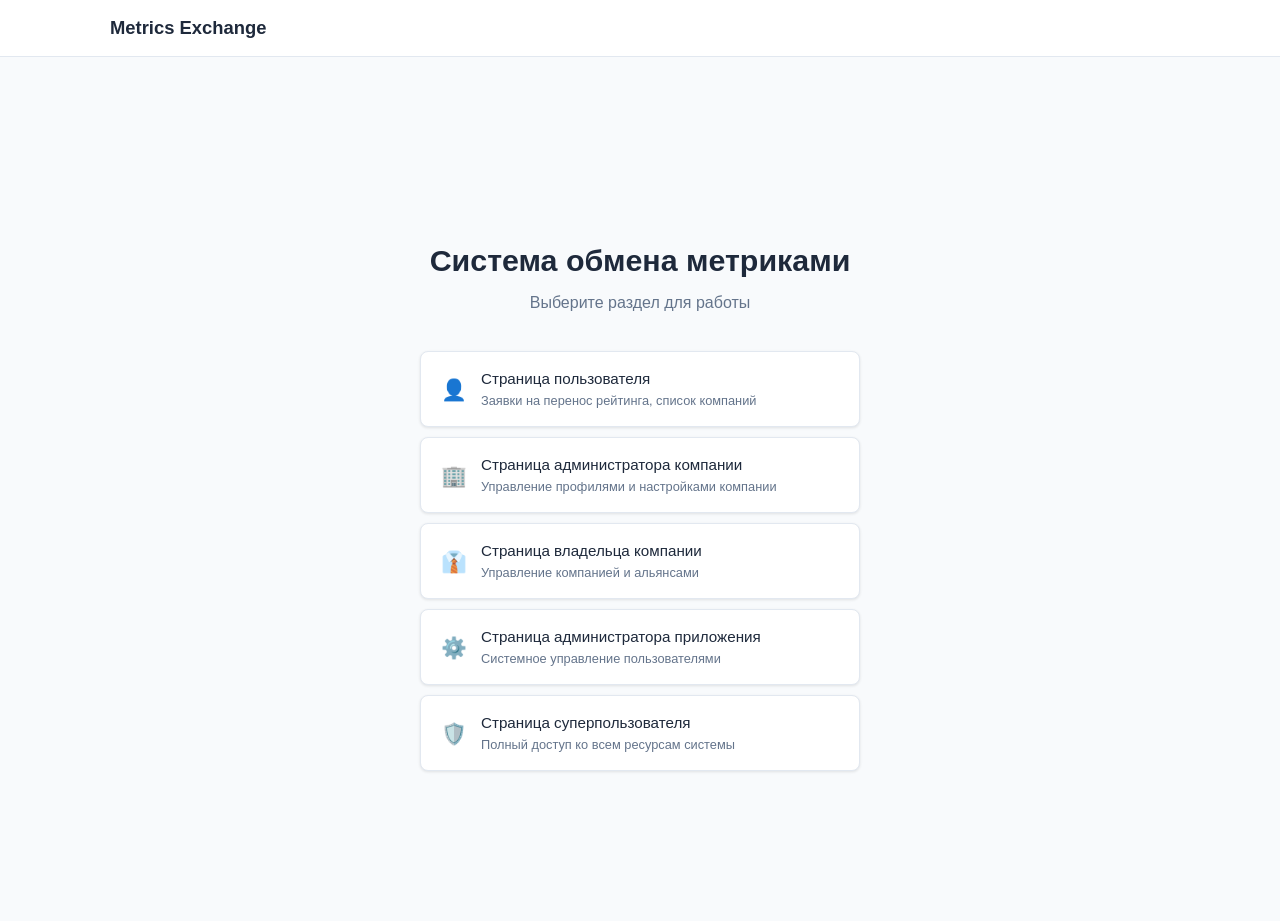
==== frontend/index.html @ 29710b74 "Перенос backend в поддиректорию. Добавляет одну страницу frontend в виде статических страниц" ====
<!DOCTYPE html>
<html lang="ru">
<head>
  <meta charset="UTF-8" />
  <meta name="viewport" content="width=device-width, initial-scale=1.0" />
  <title>Metrics Exchange</title>
  <link rel="stylesheet" href="css/style.css" />
</head>
<body>

  <header class="page-header">
    <div class="container">
      <span class="page-title">Metrics Exchange</span>
    </div>
  </header>

  <main class="home-page">
    <h1 class="home-title">Система обмена метриками</h1>
    <p class="home-subtitle">Выберите раздел для работы</p>

    <nav class="nav-buttons">

      <a href="pages/user.html" class="nav-btn">
        <span class="nav-btn-icon">👤</span>
        <span>
          Страница пользователя
          <div class="nav-btn-desc">Заявки на перенос рейтинга, список компаний</div>
        </span>
      </a>

      <a href="pages/company-admin.html" class="nav-btn">
        <span class="nav-btn-icon">🏢</span>
        <span>
          Страница администратора компании
          <div class="nav-btn-desc">Управление профилями и настройками компании</div>
        </span>
      </a>

      <a href="pages/company-owner.html" class="nav-btn">
        <span class="nav-btn-icon">👔</span>
        <span>
          Страница владельца компании
          <div class="nav-btn-desc">Управление компанией и альянсами</div>
        </span>
      </a>

      <a href="pages/app-admin.html" class="nav-btn">
        <span class="nav-btn-icon">⚙️</span>
        <span>
          Страница администратора приложения
          <div class="nav-btn-desc">Системное управление пользователями</div>
        </span>
      </a>

      <a href="pages/superuser.html" class="nav-btn">
        <span class="nav-btn-icon">🛡️</span>
        <span>
          Страница суперпользователя
          <div class="nav-btn-desc">Полный доступ ко всем ресурсам системы</div>
        </span>
      </a>

    </nav>
  </main>

</body>
</html>
---- frontend/css/style.css ----
/* ============================================================
   Metrics Exchange — Global Styles
   ============================================================ */

:root {
  --primary:       #2563eb;
  --primary-dark:  #1d4ed8;
  --primary-light: #dbeafe;
  --danger:        #dc2626;
  --success:       #16a34a;
  --bg:            #f8fafc;
  --surface:       #ffffff;
  --border:        #e2e8f0;
  --text:          #1e293b;
  --text-muted:    #64748b;
  --radius:        8px;
  --shadow:        0 1px 3px rgba(0, 0, 0, 0.1);
}

/* ---- Reset ---- */
*, *::before, *::after { box-sizing: border-box; margin: 0; padding: 0; }

body {
  font-family: -apple-system, BlinkMacSystemFont, 'Segoe UI', Roboto, 'Helvetica Neue', sans-serif;
  background: var(--bg);
  color: var(--text);
  line-height: 1.5;
  min-height: 100vh;
}

/* ---- Layout ---- */
.container {
  max-width: 1100px;
  margin: 0 auto;
  padding: 0 20px;
}

/* ---- Page Header ---- */
.page-header {
  background: var(--surface);
  border-bottom: 1px solid var(--border);
  padding: 14px 0;
  margin-bottom: 32px;
  position: sticky;
  top: 0;
  z-index: 50;
}

.page-header .container {
  display: flex;
  align-items: center;
  gap: 14px;
}

.page-title {
  font-size: 1.15rem;
  font-weight: 600;
  color: var(--text);
}

/* ---- Buttons ---- */
.btn {
  display: inline-flex;
  align-items: center;
  gap: 6px;
  padding: 9px 18px;
  border: none;
  border-radius: var(--radius);
  font-size: 0.875rem;
  font-weight: 500;
  cursor: pointer;
  transition: background 0.15s, opacity 0.15s, transform 0.1s;
  text-decoration: none;
  white-space: nowrap;
}

.btn:disabled { opacity: 0.55; cursor: not-allowed; }
.btn:not(:disabled):active { transform: scale(0.97); }

.btn-primary        { background: var(--primary);  color: #fff; }
.btn-primary:not(:disabled):hover  { background: var(--primary-dark); }

.btn-secondary      { background: var(--border);   color: var(--text); }
.btn-secondary:not(:disabled):hover { background: #cbd5e1; }

.btn-ghost          { background: transparent; color: var(--primary); padding: 7px 12px; }
.btn-ghost:hover    { background: var(--primary-light); }

.btn-sm  { padding: 5px 13px; font-size: 0.8rem; }

/* ---- Home Page ---- */
.home-page {
  display: flex;
  flex-direction: column;
  align-items: center;
  justify-content: center;
  min-height: calc(100vh - 68px);
  padding: 32px 20px;
}

.home-title {
  font-size: 1.9rem;
  font-weight: 700;
  text-align: center;
  margin-bottom: 8px;
}

.home-subtitle {
  color: var(--text-muted);
  margin-bottom: 36px;
  font-size: 1rem;
}

.nav-buttons {
  display: flex;
  flex-direction: column;
  gap: 10px;
  width: 100%;
  max-width: 440px;
}

.nav-btn {
  display: flex;
  align-items: center;
  gap: 14px;
  padding: 16px 20px;
  background: var(--surface);
  border: 1px solid var(--border);
  border-radius: var(--radius);
  text-decoration: none;
  color: var(--text);
  font-size: 0.95rem;
  font-weight: 500;
  cursor: pointer;
  transition: border-color 0.15s, box-shadow 0.15s, background 0.15s;
  box-shadow: var(--shadow);
}

.nav-btn:hover {
  border-color: var(--primary);
  box-shadow: 0 0 0 3px var(--primary-light), var(--shadow);
  background: #fafcff;
}

.nav-btn-icon { font-size: 1.3rem; flex-shrink: 0; }
.nav-btn-desc { font-size: 0.8rem; color: var(--text-muted); font-weight: 400; }

/* ---- Coming soon ---- */
.coming-soon {
  display: flex;
  flex-direction: column;
  align-items: center;
  justify-content: center;
  min-height: calc(100vh - 120px);
  gap: 12px;
  color: var(--text-muted);
}
.coming-soon-icon { font-size: 4rem; }
.coming-soon h2   { font-size: 1.4rem; color: var(--text); }

/* ---- Tabs ---- */
.tabs {
  display: flex;
  border-bottom: 2px solid var(--border);
  margin-bottom: 24px;
  gap: 0;
  overflow-x: auto;
}

.tab-btn {
  padding: 10px 20px;
  background: transparent;
  border: none;
  border-bottom: 2px solid transparent;
  margin-bottom: -2px;
  cursor: pointer;
  font-size: 0.9rem;
  color: var(--text-muted);
  transition: color 0.15s, border-color 0.15s;
  white-space: nowrap;
  font-weight: 500;
}

.tab-btn.active {
  color: var(--primary);
  border-bottom-color: var(--primary);
}

.tab-panel         { display: none; }
.tab-panel.active  { display: block; }

/* ---- Card ---- */
.card {
  background: var(--surface);
  border: 1px solid var(--border);
  border-radius: var(--radius);
  padding: 24px;
  margin-bottom: 20px;
  box-shadow: var(--shadow);
}

.card-title {
  font-size: 1.05rem;
  font-weight: 600;
  margin-bottom: 20px;
  color: var(--text);
}

/* ---- Forms ---- */
.form-grid {
  display: grid;
  grid-template-columns: 1fr 1fr;
  gap: 16px;
}

@media (max-width: 640px) {
  .form-grid { grid-template-columns: 1fr; }
}

.form-group           { display: flex; flex-direction: column; gap: 5px; }
.form-group.full-width { grid-column: 1 / -1; }

.form-label {
  font-size: 0.82rem;
  font-weight: 600;
  color: var(--text);
  letter-spacing: 0.01em;
}

.form-control {
  padding: 9px 12px;
  border: 1px solid var(--border);
  border-radius: var(--radius);
  font-size: 0.875rem;
  color: var(--text);
  background: var(--surface);
  width: 100%;
  transition: border-color 0.15s, box-shadow 0.15s;
  font-family: inherit;
}

.form-control:focus {
  outline: none;
  border-color: var(--primary);
  box-shadow: 0 0 0 3px var(--primary-light);
}

select.form-control   { cursor: pointer; }
textarea.form-control { resize: vertical; min-height: 80px; }

.form-actions {
  margin-top: 20px;
  display: flex;
  align-items: center;
  gap: 14px;
  flex-wrap: wrap;
}

/* ---- Alerts ---- */
.alert {
  padding: 10px 16px;
  border-radius: var(--radius);
  font-size: 0.875rem;
}

.alert-success { background: #f0fdf4; color: #166534; border: 1px solid #bbf7d0; }
.alert-error   { background: #fef2f2; color: #991b1b; border: 1px solid #fecaca; }

/* ---- Toolbar ---- */
.toolbar {
  display: flex;
  align-items: center;
  gap: 10px;
  flex-wrap: wrap;
  margin-bottom: 16px;
}

.toolbar-spacer { flex: 1; min-width: 8px; }

/* ---- Table ---- */
.table-wrapper { overflow-x: auto; border-radius: var(--radius); border: 1px solid var(--border); }

table {
  width: 100%;
  border-collapse: collapse;
  font-size: 0.875rem;
}

thead tr { background: #f8fafc; }

th {
  padding: 10px 14px;
  text-align: left;
  font-weight: 600;
  font-size: 0.75rem;
  text-transform: uppercase;
  letter-spacing: 0.04em;
  color: var(--text-muted);
  border-bottom: 1px solid var(--border);
  white-space: nowrap;
}

td {
  padding: 11px 14px;
  border-bottom: 1px solid var(--border);
  color: var(--text);
  vertical-align: middle;
}

tbody tr:last-child td { border-bottom: none; }
tbody tr.clickable { cursor: pointer; }
tbody tr.clickable:hover td { background: #f0f7ff; }

/* ---- Badges ---- */
.badge {
  display: inline-block;
  padding: 2px 10px;
  border-radius: 999px;
  font-size: 0.72rem;
  font-weight: 700;
  letter-spacing: 0.02em;
  white-space: nowrap;
}

.badge-accept  { background: #f0fdf4; color: #166534; }
.badge-reject  { background: #fef2f2; color: #991b1b; }
.badge-process { background: #eff6ff; color: #1d4ed8; }
.badge-default { background: #f1f5f9; color: #475569; }

/* ---- Pagination ---- */
.pagination {
  display: flex;
  align-items: center;
  justify-content: center;
  gap: 10px;
  margin-top: 20px;
  flex-wrap: wrap;
}

.page-info {
  font-size: 0.82rem;
  color: var(--text-muted);
  min-width: 120px;
  text-align: center;
}

/* ---- Modal ---- */
.modal-overlay {
  display: none;
  position: fixed;
  inset: 0;
  background: rgba(0, 0, 0, 0.45);
  z-index: 200;
  align-items: center;
  justify-content: center;
  padding: 20px;
}

.modal-overlay.open { display: flex; }

.modal {
  background: var(--surface);
  border-radius: 12px;
  padding: 28px;
  max-width: 620px;
  width: 100%;
  max-height: 85vh;
  overflow-y: auto;
  box-shadow: 0 20px 60px rgba(0, 0, 0, 0.2);
  animation: modalIn 0.18s ease;
}

@keyframes modalIn {
  from { transform: scale(0.95); opacity: 0; }
  to   { transform: scale(1);    opacity: 1; }
}

.modal-header {
  display: flex;
  align-items: center;
  justify-content: space-between;
  margin-bottom: 20px;
  padding-bottom: 14px;
  border-bottom: 1px solid var(--border);
}

.modal-title { font-size: 1.05rem; font-weight: 600; }

.modal-close {
  background: transparent;
  border: none;
  cursor: pointer;
  font-size: 1.6rem;
  color: var(--text-muted);
  line-height: 1;
  padding: 2px 6px;
  border-radius: 4px;
  transition: background 0.15s;
}

.modal-close:hover { background: var(--border); }

/* ---- Detail Grid ---- */
.detail-grid {
  display: grid;
  grid-template-columns: 1fr 1fr;
  gap: 16px 24px;
}

@media (max-width: 480px) {
  .detail-grid { grid-template-columns: 1fr; }
}

.detail-item {}

.detail-label {
  font-size: 0.72rem;
  font-weight: 700;
  color: var(--text-muted);
  text-transform: uppercase;
  letter-spacing: 0.05em;
  margin-bottom: 4px;
}

.detail-value {
  font-size: 0.9rem;
  color: var(--text);
  word-break: break-word;
}

.detail-item.span-2 { grid-column: 1 / -1; }

/* ---- Empty State ---- */
.empty-state {
  text-align: center;
  padding: 52px 20px;
  color: var(--text-muted);
}

.empty-state-icon { font-size: 3rem; margin-bottom: 12px; }
.empty-state p    { font-size: 0.9rem; }

/* ---- Loading ---- */
.loading {
  text-align: center;
  padding: 36px;
  color: var(--text-muted);
  font-size: 0.9rem;
}

.loading::before {
  content: '';
  display: inline-block;
  width: 18px;
  height: 18px;
  border: 2px solid var(--border);
  border-top-color: var(--primary);
  border-radius: 50%;
  animation: spin 0.7s linear infinite;
  margin-right: 10px;
  vertical-align: middle;
}

@keyframes spin {
  to { transform: rotate(360deg); }
}

/* ---- Divider ---- */
.divider {
  border: none;
  border-top: 1px solid var(--border);
  margin: 20px 0;
}

/* ---- Hint text ---- */
.hint {
  font-size: 0.8rem;
  color: var(--text-muted);
  margin-top: 8px;
}
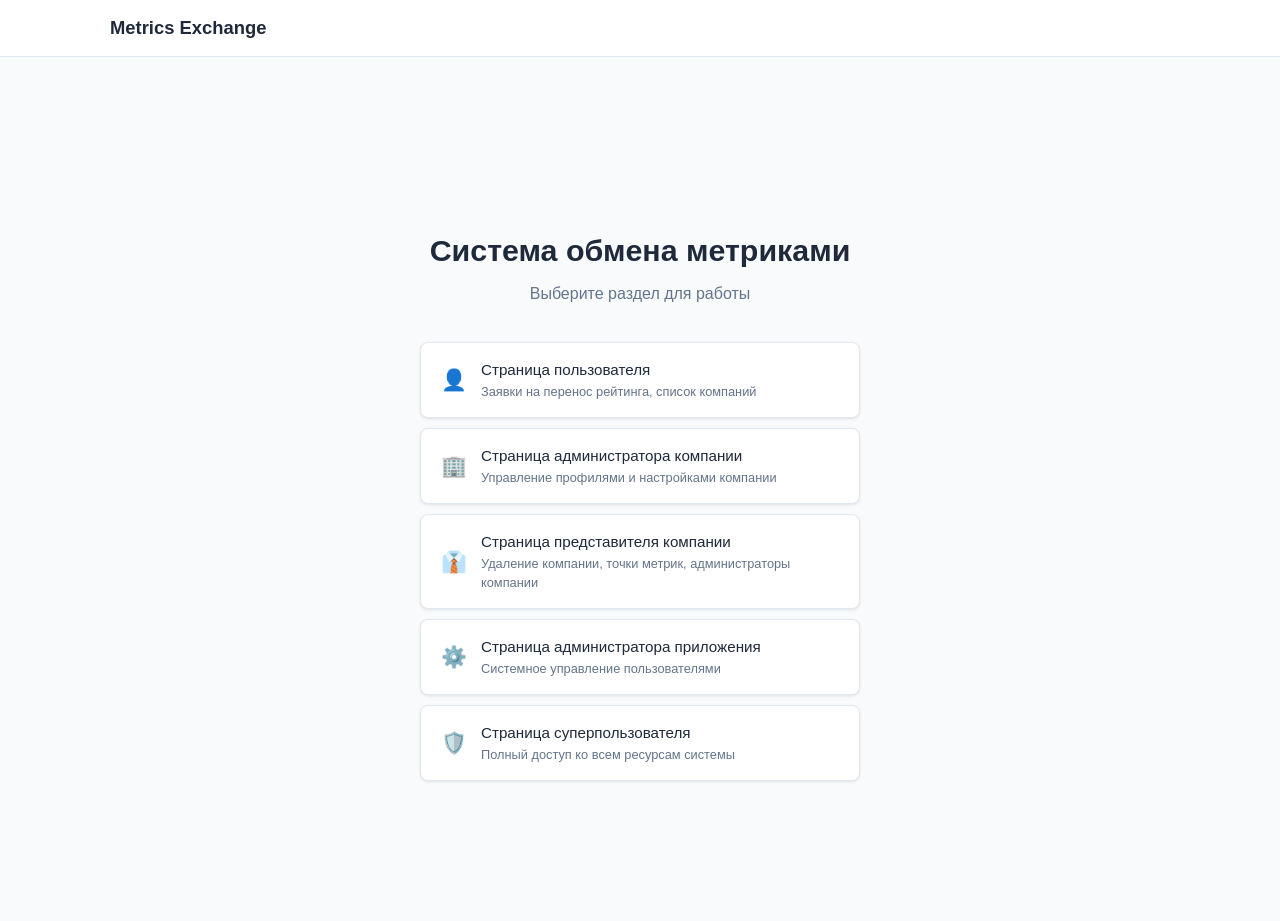
==== commit 07081bcd: "Добавляет панель представителя компании. Отлаживает панели пользователя и суперпользователя" ====
--- a/frontend/index.html
+++ b/frontend/index.html
@@ -39,8 +39,8 @@
       <a href="pages/company-owner.html" class="nav-btn">
         <span class="nav-btn-icon">👔</span>
         <span>
-          Страница владельца компании
-          <div class="nav-btn-desc">Управление компанией и альянсами</div>
+          Страница представителя компании
+          <div class="nav-btn-desc">Удаление компании, точки метрик, администраторы компании</div>
         </span>
       </a>
 
--- a/frontend/css/style.css
+++ b/frontend/css/style.css
@@ -86,7 +86,23 @@
 .btn-ghost          { background: transparent; color: var(--primary); padding: 7px 12px; }
 .btn-ghost:hover    { background: var(--primary-light); }
 
+.btn-danger         { background: var(--danger);  color: #fff; }
+.btn-danger:not(:disabled):hover  { background: #b91c1c; }
+
 .btn-sm  { padding: 5px 13px; font-size: 0.8rem; }
+
+/* Иконка-кнопка удаления (корзина) в строках таблицы */
+.btn-trash {
+  background: transparent;
+  color: var(--danger);
+  border: none;
+  cursor: pointer;
+  font-size: 1rem;
+  line-height: 1;
+  padding: 5px 8px;
+  border-radius: 6px;
+}
+.btn-trash:hover { background: #fef2f2; }
 
 /* ---- Home Page ---- */
 .home-page {
@@ -265,6 +281,36 @@
 
 .alert-success { background: #f0fdf4; color: #166534; border: 1px solid #bbf7d0; }
 .alert-error   { background: #fef2f2; color: #991b1b; border: 1px solid #fecaca; }
+.alert-warning { background: #fffbeb; color: #92400e; border: 1px solid #fde68a; }
+
+/* ---- Utility ---- */
+.hidden { display: none !important; }
+
+/* ---- Company select button (открывает модалку выбора компании) ---- */
+.company-select-btn {
+  text-align: left;
+  cursor: pointer;
+  background: #fff;
+  width: 100%;
+}
+.company-select-btn:hover { border-color: var(--primary); }
+
+/* ---- Company picker list (скроллируемый список с подгрузкой) ---- */
+.picker-list {
+  max-height: 340px;
+  overflow-y: auto;
+  border: 1px solid var(--border);
+  border-radius: var(--radius);
+  margin-top: 12px;
+}
+.picker-item {
+  padding: 10px 14px;
+  cursor: pointer;
+  border-bottom: 1px solid var(--border);
+}
+.picker-item:last-child { border-bottom: none; }
+.picker-item:hover { background: #f0f7ff; }
+.picker-item-id { color: var(--text-muted); font-size: 0.8rem; }
 
 /* ---- Toolbar ---- */
 .toolbar {
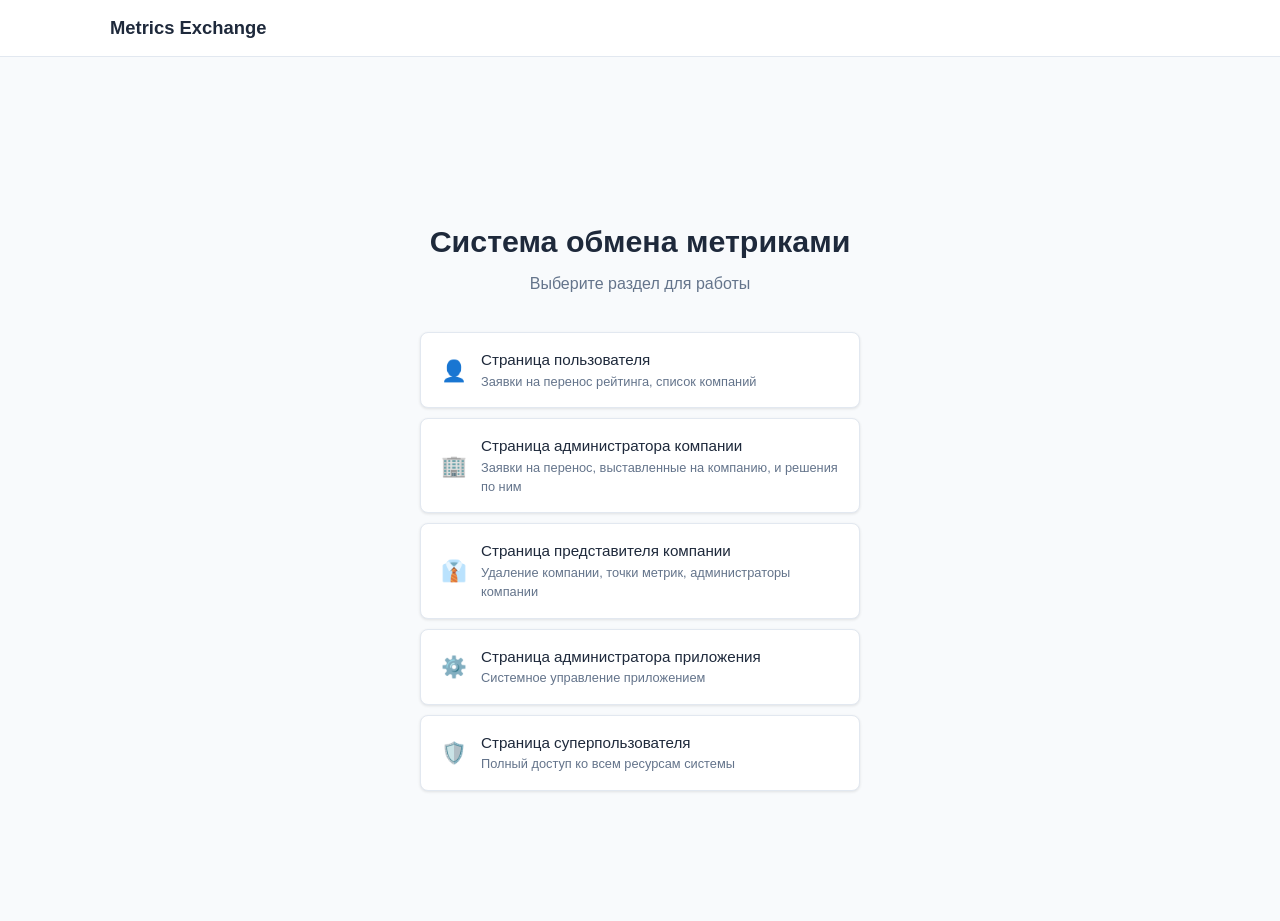
==== commit da69ab80: "Добавляет реализацию для формы администратора компании и множественные сортировки для страницы супер" ====
--- a/frontend/index.html
+++ b/frontend/index.html
@@ -32,7 +32,7 @@
         <span class="nav-btn-icon">🏢</span>
         <span>
           Страница администратора компании
-          <div class="nav-btn-desc">Управление профилями и настройками компании</div>
+          <div class="nav-btn-desc">Заявки на перенос, выставленные на компанию, и решения по ним</div>
         </span>
       </a>
 
@@ -48,7 +48,7 @@
         <span class="nav-btn-icon">⚙️</span>
         <span>
           Страница администратора приложения
-          <div class="nav-btn-desc">Системное управление пользователями</div>
+          <div class="nav-btn-desc">Системное управление приложением</div>
         </span>
       </a>
 
--- a/frontend/css/style.css
+++ b/frontend/css/style.css
@@ -286,6 +286,49 @@
 /* ---- Utility ---- */
 .hidden { display: none !important; }
 
+/* Inline-метка с чекбоксом (фильтры статусов) */
+.cb-label {
+  display: inline-flex;
+  align-items: center;
+  gap: 6px;
+  font-size: 0.875rem;
+  cursor: pointer;
+}
+
+/* Окошко предпросмотра выбранных значений (chips) */
+.chips-box {
+  display: flex;
+  flex-wrap: wrap;
+  gap: 6px;
+  margin-top: 8px;
+  min-height: 34px;
+  padding: 6px 8px;
+  border: 1px dashed var(--border);
+  border-radius: var(--radius);
+  background: #f8fafc;
+}
+.chips-empty { color: var(--text-muted); font-size: 0.8rem; align-self: center; }
+.chip {
+  display: inline-flex;
+  align-items: center;
+  gap: 4px;
+  background: var(--primary-light);
+  color: var(--primary-dark);
+  border-radius: 999px;
+  padding: 3px 4px 3px 10px;
+  font-size: 0.8rem;
+}
+.chip button {
+  border: none;
+  background: transparent;
+  cursor: pointer;
+  color: var(--primary-dark);
+  font-size: 0.95rem;
+  line-height: 1;
+  padding: 0 3px;
+}
+.chip button:hover { color: var(--danger); }
+
 /* ---- Company select button (открывает модалку выбора компании) ---- */
 .company-select-btn {
   text-align: left;
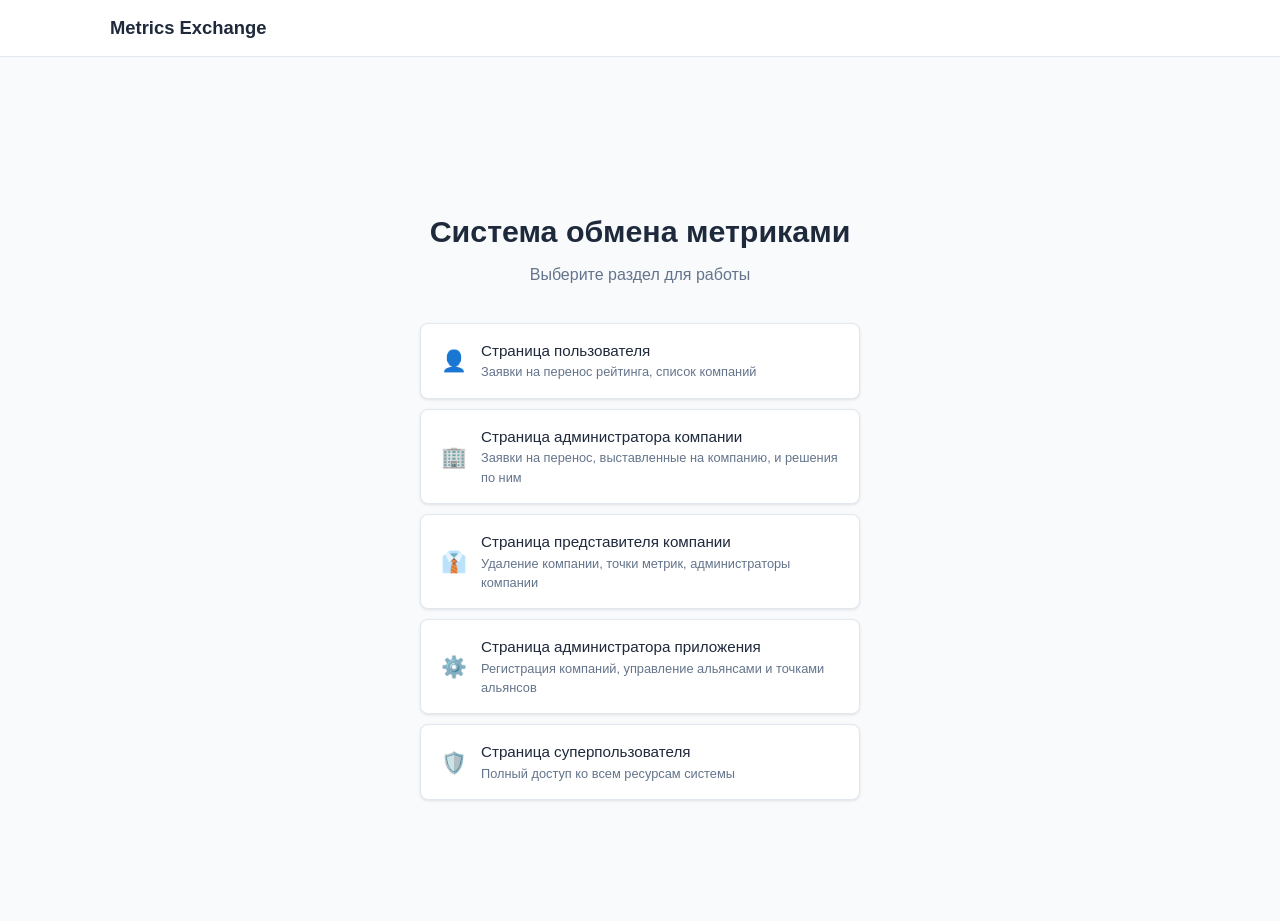
==== commit 225f723f: "Добавляет реализацию для формы администратора приложения + мелкие фиксы и добавление updateAt колонк" ====
--- a/frontend/index.html
+++ b/frontend/index.html
@@ -48,7 +48,7 @@
         <span class="nav-btn-icon">⚙️</span>
         <span>
           Страница администратора приложения
-          <div class="nav-btn-desc">Системное управление приложением</div>
+          <div class="nav-btn-desc">Регистрация компаний, управление альянсами и точками альянсов</div>
         </span>
       </a>
 
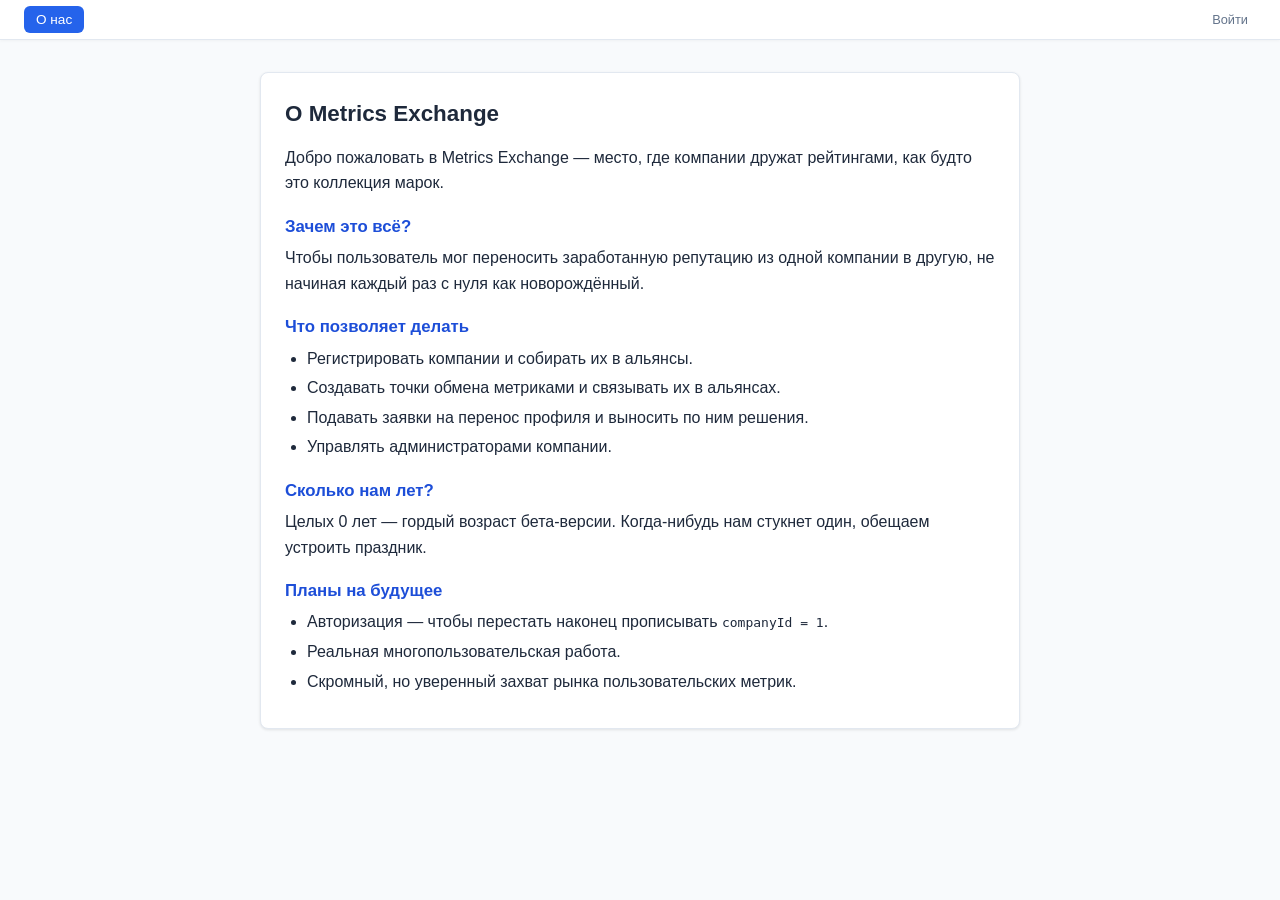
==== commit 9e79481a: "Добавляет форму логина, убирает авторизацию через http basic, устраняет часть TODO" ====
--- a/frontend/index.html
+++ b/frontend/index.html
@@ -8,60 +8,43 @@
 </head>
 <body>
 
-  <header class="page-header">
-    <div class="container">
-      <span class="page-title">Metrics Exchange</span>
+<nav class="top-nav">
+  <button class="top-nav-btn active" data-tab="about">О нас</button>
+  <!-- "Войти" или email + "Выйти" будут добавлены автоматически в auth.js -->
+</nav>
+
+<main class="container">
+  <div class="tab-panel active" id="tab-about">
+    <div class="card about-page">
+      <h2>О Metrics Exchange</h2>
+      <p>Добро пожаловать в Metrics Exchange — место, где компании дружат рейтингами, как будто это коллекция марок.</p>
+
+      <h3>Зачем это всё?</h3>
+      <p>Чтобы пользователь мог переносить заработанную репутацию из одной компании в другую, не начиная каждый раз с нуля как новорождённый.</p>
+
+      <h3>Что позволяет делать</h3>
+      <ul>
+        <li>Регистрировать компании и собирать их в альянсы.</li>
+        <li>Создавать точки обмена метриками и связывать их в альянсах.</li>
+        <li>Подавать заявки на перенос профиля и выносить по ним решения.</li>
+        <li>Управлять администраторами компании.</li>
+      </ul>
+
+      <h3>Сколько нам лет?</h3>
+      <p>Целых 0 лет — гордый возраст бета-версии. Когда-нибудь нам стукнет один, обещаем устроить праздник.</p>
+
+      <h3>Планы на будущее</h3>
+      <ul>
+        <li>Авторизация — чтобы перестать наконец прописывать <code>companyId = 1</code>.</li>
+        <li>Реальная многопользовательская работа.</li>
+        <li>Скромный, но уверенный захват рынка пользовательских метрик.</li>
+      </ul>
     </div>
-  </header>
+  </div>
+</main>
 
-  <main class="home-page">
-    <h1 class="home-title">Система обмена метриками</h1>
-    <p class="home-subtitle">Выберите раздел для работы</p>
-
-    <nav class="nav-buttons">
-
-      <a href="pages/user.html" class="nav-btn">
-        <span class="nav-btn-icon">👤</span>
-        <span>
-          Страница пользователя
-          <div class="nav-btn-desc">Заявки на перенос рейтинга, список компаний</div>
-        </span>
-      </a>
-
-      <a href="pages/company-admin.html" class="nav-btn">
-        <span class="nav-btn-icon">🏢</span>
-        <span>
-          Страница администратора компании
-          <div class="nav-btn-desc">Заявки на перенос, выставленные на компанию, и решения по ним</div>
-        </span>
-      </a>
-
-      <a href="pages/company-owner.html" class="nav-btn">
-        <span class="nav-btn-icon">👔</span>
-        <span>
-          Страница представителя компании
-          <div class="nav-btn-desc">Удаление компании, точки метрик, администраторы компании</div>
-        </span>
-      </a>
-
-      <a href="pages/app-admin.html" class="nav-btn">
-        <span class="nav-btn-icon">⚙️</span>
-        <span>
-          Страница администратора приложения
-          <div class="nav-btn-desc">Регистрация компаний, управление альянсами и точками альянсов</div>
-        </span>
-      </a>
-
-      <a href="pages/superuser.html" class="nav-btn">
-        <span class="nav-btn-icon">🛡️</span>
-        <span>
-          Страница суперпользователя
-          <div class="nav-btn-desc">Полный доступ ко всем ресурсам системы</div>
-        </span>
-      </a>
-
-    </nav>
-  </main>
+<script src="js/auth.js"></script>
+<script src="js/api.js"></script>
 
 </body>
 </html>
--- a/frontend/css/style.css
+++ b/frontend/css/style.css
@@ -174,6 +174,53 @@
 .coming-soon-icon { font-size: 4rem; }
 .coming-soon h2   { font-size: 1.4rem; color: var(--text); }
 
+/* ---- Top navigation (узкая панель сверху ролевых страниц) ---- */
+.top-nav {
+  display: flex;
+  align-items: center;
+  gap: 4px;
+  padding: 6px 24px;
+  background: #fff;
+  border-bottom: 1px solid var(--border);
+  position: sticky;
+  top: 0;
+  z-index: 50;
+  box-shadow: 0 1px 3px rgba(0,0,0,0.04);
+}
+.top-nav-btn {
+  background: transparent;
+  border: none;
+  padding: 6px 12px;
+  border-radius: 6px;
+  font-size: 0.85rem;
+  font-weight: 500;
+  cursor: pointer;
+  color: var(--text);
+  white-space: nowrap;
+  transition: background 0.12s, color 0.12s;
+}
+.top-nav-btn:hover { background: var(--primary-light); color: var(--primary-dark); }
+.top-nav-btn.active { background: var(--primary); color: #fff; }
+.top-nav-home {
+  margin-left: auto;
+  color: var(--text-muted);
+  font-size: 0.8rem;
+  text-decoration: none;
+  padding: 4px 8px;
+}
+.top-nav-home:hover { color: var(--primary); }
+
+/* Отступ от верхней панели до контента */
+.top-nav + main { padding-top: 32px; }
+
+/* ---- About page ---- */
+.about-page { max-width: 760px; margin: 0 auto; }
+.about-page h2 { font-size: 1.4rem; margin-bottom: 14px; }
+.about-page h3 { font-size: 1.05rem; margin-top: 18px; margin-bottom: 6px; color: var(--primary-dark); }
+.about-page p  { line-height: 1.6; margin-bottom: 10px; color: var(--text); }
+.about-page ul { padding-left: 22px; margin-bottom: 10px; line-height: 1.6; }
+.about-page li { margin-bottom: 4px; }
+
 /* ---- Tabs ---- */
 .tabs {
   display: flex;
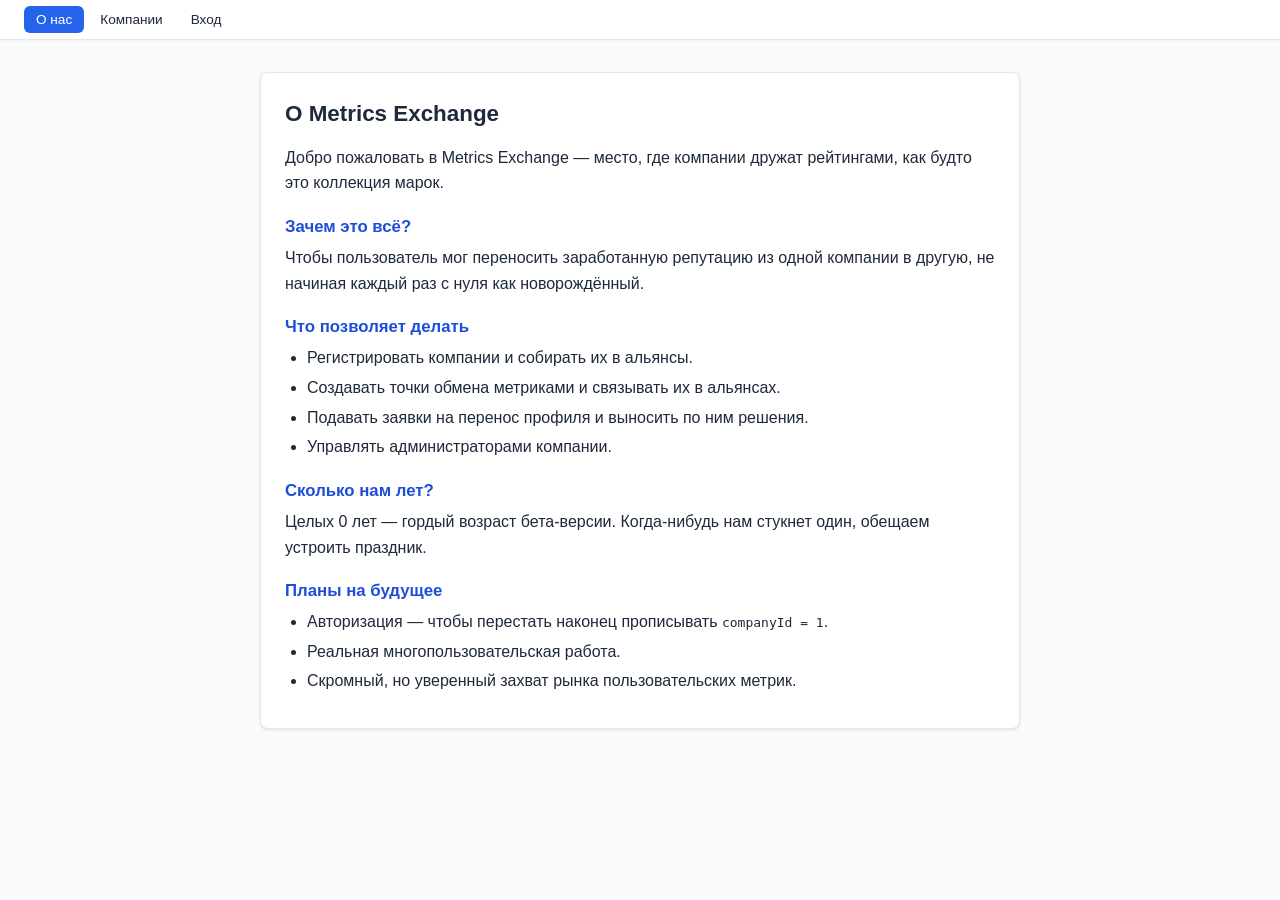
==== commit 1a962267: "Рефакторинг" ====
--- a/frontend/index.html
+++ b/frontend/index.html
@@ -10,18 +10,20 @@
 
 <nav class="top-nav">
   <button class="top-nav-btn active" data-tab="about">О нас</button>
-  <!-- "Войти" или email + "Выйти" будут добавлены автоматически в auth.js -->
+  <button class="top-nav-btn"        data-tab="companies">Компании</button>
+  <button class="top-nav-btn"        data-tab="login">Вход</button>
+  <!-- email + роль + "Выйти" дописываются автоматически из auth.js -->
 </nav>
 
 <main class="container">
+
+  <!-- О нас -->
   <div class="tab-panel active" id="tab-about">
     <div class="card about-page">
       <h2>О Metrics Exchange</h2>
       <p>Добро пожаловать в Metrics Exchange — место, где компании дружат рейтингами, как будто это коллекция марок.</p>
-
       <h3>Зачем это всё?</h3>
       <p>Чтобы пользователь мог переносить заработанную репутацию из одной компании в другую, не начиная каждый раз с нуля как новорождённый.</p>
-
       <h3>Что позволяет делать</h3>
       <ul>
         <li>Регистрировать компании и собирать их в альянсы.</li>
@@ -29,10 +31,8 @@
         <li>Подавать заявки на перенос профиля и выносить по ним решения.</li>
         <li>Управлять администраторами компании.</li>
       </ul>
-
       <h3>Сколько нам лет?</h3>
       <p>Целых 0 лет — гордый возраст бета-версии. Когда-нибудь нам стукнет один, обещаем устроить праздник.</p>
-
       <h3>Планы на будущее</h3>
       <ul>
         <li>Авторизация — чтобы перестать наконец прописывать <code>companyId = 1</code>.</li>
@@ -41,10 +41,259 @@
       </ul>
     </div>
   </div>
+
+  <!-- Компании (публично) -->
+  <div class="tab-panel" id="tab-companies">
+    <div class="card">
+      <h2 class="card-title">Компании, участвующие в системе</h2>
+      <div class="toolbar">
+        <input type="text" id="companyNameFilter" class="form-control"
+               placeholder="Поиск по названию..." style="max-width: 240px;" />
+        <input type="number" id="companyIdFilter" class="form-control"
+               placeholder="ID компании" style="max-width: 140px;" />
+        <button id="companiesSearchBtn" class="btn btn-primary btn-sm">Найти</button>
+        <button id="companiesResetBtn"  class="btn btn-secondary btn-sm">Сбросить</button>
+        <span class="toolbar-spacer"></span>
+        <span id="companiesCountInfo" class="page-info"></span>
+      </div>
+      <div id="companiesContent"><div class="loading">Загрузка...</div></div>
+      <div class="pagination" id="companiesPagination"></div>
+    </div>
+  </div>
+
+  <!-- Вход / Регистрация -->
+  <div class="tab-panel" id="tab-login">
+    <div class="card about-page" style="max-width: 440px;">
+      <h2 id="formTitle">Вход в Metrics Exchange</h2>
+
+      <form id="authForm" novalidate>
+        <div class="form-group" style="margin-bottom: 14px;">
+          <label class="form-label" for="loginUsername">Email</label>
+          <input type="email" id="loginUsername" name="username" class="form-control"
+                 autocomplete="username" required />
+        </div>
+        <div class="form-group" style="margin-bottom: 14px;">
+          <label class="form-label" for="loginPassword">Пароль</label>
+          <input type="password" id="loginPassword" name="password" class="form-control"
+                 autocomplete="current-password" required />
+        </div>
+        <div class="form-group hidden" id="confirmPasswordGroup" style="margin-bottom: 14px;">
+          <label class="form-label" for="confirmPassword">Подтверждение пароля</label>
+          <input type="password" id="confirmPassword" class="form-control"
+                 autocomplete="new-password" />
+        </div>
+
+        <div id="authAlert"></div>
+
+        <div class="form-actions" style="margin-top: 18px;">
+          <button type="submit" id="submitBtn" class="btn btn-primary">Войти</button>
+          <button type="button" id="toggleBtn" class="btn btn-secondary">Зарегистрироваться</button>
+        </div>
+      </form>
+    </div>
+  </div>
+
 </main>
 
 <script src="js/auth.js"></script>
 <script src="js/api.js"></script>
+<script>
+  /* ===== Если уже залогинен — уводим на «домашнюю» страницу его роли ===== */
+  (function () {
+    var user = Auth.getUser();
+    if (user) {
+      var next = new URLSearchParams(location.search).get('next');
+      if (next) {
+        var nextPath = decodeURIComponent(next);
+        var qIdx     = nextPath.indexOf('?');
+        var pathOnly = (qIdx >= 0) ? nextPath.substring(0, qIdx) : nextPath;
+        var slash    = pathOnly.lastIndexOf('/');
+        var pageName = (slash >= 0) ? pathOnly.substring(slash + 1) : pathOnly;
+        if (Auth.isAllowed(pageName, user)) {
+          window.location.href = nextPath; return;
+        }
+      }
+      window.location.href = Auth.homeForUser(user);
+    }
+  })();
+
+  function esc(s) {
+    if (s === null || s === undefined) return '';
+    return String(s).replace(/&/g,'&amp;').replace(/</g,'&lt;').replace(/>/g,'&gt;').replace(/"/g,'&quot;');
+  }
+  function showAlert(containerId, msg, type) {
+    var el = document.getElementById(containerId);
+    if (!el) return;
+    el.innerHTML = msg ? '<div class="alert alert-' + type + '" style="margin: 6px 0 14px;">' + msg + '</div>' : '';
+  }
+
+  /* ===== Переключение вкладок ===== */
+  function activateTab(id) {
+    document.querySelectorAll('.top-nav-btn').forEach(function (b) { b.classList.remove('active'); });
+    var btn = document.querySelector('.top-nav-btn[data-tab="' + id + '"]');
+    if (btn) btn.classList.add('active');
+    document.querySelectorAll('.tab-panel').forEach(function (p) { p.classList.remove('active'); });
+    var panel = document.getElementById('tab-' + id);
+    if (panel) panel.classList.add('active');
+    if (id === 'companies') loadCompanies(0);
+  }
+  document.querySelectorAll('.top-nav-btn').forEach(function (btn) {
+    btn.addEventListener('click', function () { activateTab(btn.dataset.tab); });
+  });
+
+  /* Если ?login=1 — открыть вкладку "Вход" */
+  if (new URLSearchParams(location.search).get('login') === '1') {
+    activateTab('login');
+  }
+
+  /* ===== Компании (публично) ===== */
+  var companiesState = { page: 0, totalPages: 0, totalElements: 0, pageSize: 10, nameFilter: '', idFilter: '' };
+
+  function renderPagination(containerId, currentPage, totalPages, handlerName) {
+    var el = document.getElementById(containerId);
+    if (!el) return;
+    if (totalPages <= 1) { el.innerHTML = ''; return; }
+    var prevDisabled = currentPage === 0 ? 'disabled' : '';
+    var nextDisabled = currentPage >= totalPages - 1 ? 'disabled' : '';
+    el.innerHTML =
+      '<button class="btn btn-secondary btn-sm" ' + prevDisabled +
+        ' onclick="' + handlerName + '(' + (currentPage - 1) + ')">← Назад</button>' +
+      '<span class="page-info">Страница ' + (currentPage + 1) + ' из ' + totalPages + '</span>' +
+      '<button class="btn btn-secondary btn-sm" ' + nextDisabled +
+        ' onclick="' + handlerName + '(' + (currentPage + 1) + ')">Вперёд →</button>';
+  }
+
+  function loadCompanies(page) {
+    if (page === undefined) page = 0;
+    companiesState.page = page;
+    document.getElementById('companiesContent').innerHTML = '<div class="loading">Загрузка...</div>';
+    document.getElementById('companiesPagination').innerHTML = '';
+    Api.getCompanies({
+      pageNumber: page, pageSize: companiesState.pageSize,
+      nameFilter: companiesState.nameFilter, companyId: companiesState.idFilter
+    })
+    .then(function (response) {
+      var companies = (response && response.data) ? response.data : [];
+      companiesState.totalPages    = response.totalPages    || 0;
+      companiesState.totalElements = response.totalElements || 0;
+      document.getElementById('companiesCountInfo').textContent = 'Найдено: ' + companiesState.totalElements;
+      if (companies.length === 0) {
+        document.getElementById('companiesContent').innerHTML =
+          '<div class="empty-state"><div class="empty-state-icon">🏢</div><p>Компании не найдены</p></div>';
+        return;
+      }
+      var rows = companies.map(function (c) {
+        return '<tr><td style="width:80px;color:var(--text-muted)">' + esc(c.id) + '</td>' +
+          '<td><strong>' + esc(c.name || '—') + '</strong></td>' +
+          '<td>' + esc(c.description || '—') + '</td></tr>';
+      }).join('');
+      document.getElementById('companiesContent').innerHTML =
+        '<div class="table-wrapper"><table>' +
+          '<thead><tr><th>ID</th><th>Название</th><th>Описание</th></tr></thead>' +
+          '<tbody>' + rows + '</tbody></table></div>';
+      renderPagination('companiesPagination', companiesState.page, companiesState.totalPages, 'loadCompanies');
+    })
+    .catch(function (err) {
+      document.getElementById('companiesContent').innerHTML =
+        '<div class="alert alert-error">Ошибка загрузки: ' + esc(err.message) + '</div>';
+    });
+  }
+
+  document.getElementById('companiesSearchBtn').addEventListener('click', function () {
+    companiesState.nameFilter = document.getElementById('companyNameFilter').value.trim();
+    companiesState.idFilter   = document.getElementById('companyIdFilter').value.trim();
+    loadCompanies(0);
+  });
+  document.getElementById('companiesResetBtn').addEventListener('click', function () {
+    document.getElementById('companyNameFilter').value = '';
+    document.getElementById('companyIdFilter').value   = '';
+    companiesState.nameFilter = ''; companiesState.idFilter = '';
+    loadCompanies(0);
+  });
+
+  /* ===== Форма входа / регистрации ===== */
+  var mode = 'login';   // 'login' | 'register'
+
+  function setMode(newMode) {
+    mode = newMode;
+    var submitBtn  = document.getElementById('submitBtn');
+    var toggleBtn  = document.getElementById('toggleBtn');
+    var confirmGr  = document.getElementById('confirmPasswordGroup');
+    var loginPass  = document.getElementById('loginPassword');
+    var title      = document.getElementById('formTitle');
+
+    if (mode === 'login') {
+      title.textContent       = 'Вход в Metrics Exchange';
+      submitBtn.textContent   = 'Войти';
+      toggleBtn.textContent   = 'Зарегистрироваться';
+      loginPass.autocomplete  = 'current-password';
+      confirmGr.classList.add('hidden');
+    } else {
+      title.textContent       = 'Регистрация в Metrics Exchange';
+      submitBtn.textContent   = 'Зарегистрироваться';
+      toggleBtn.textContent   = 'Войти';
+      loginPass.autocomplete  = 'new-password';
+      confirmGr.classList.remove('hidden');
+    }
+    showAlert('authAlert', '', 'success');
+  }
+
+  document.getElementById('toggleBtn').addEventListener('click', function () {
+    setMode(mode === 'login' ? 'register' : 'login');
+  });
+
+  document.getElementById('authForm').addEventListener('submit', async function (e) {
+    e.preventDefault();
+    var btn      = document.getElementById('submitBtn');
+    var username = document.getElementById('loginUsername').value.trim();
+    var password = document.getElementById('loginPassword').value;
+
+    showAlert('authAlert', '', 'success');
+    if (!username || !password) { showAlert('authAlert', 'Заполните все поля.', 'error'); return; }
+
+    if (mode === 'register') {
+      var confirm = document.getElementById('confirmPassword').value;
+      if (password !== confirm) { showAlert('authAlert', 'Пароли не совпадают.', 'error'); return; }
+      btn.disabled = true; btn.textContent = 'Создание...';
+      try {
+        await Api.register({ email: username, password: password });
+        showAlert('authAlert', 'Аккаунт создан, выполняется вход...', 'success');
+      } catch (err) {
+        btn.disabled = false; btn.textContent = 'Зарегистрироваться';
+        showAlert('authAlert', 'Ошибка регистрации: ' + esc(err.message), 'error');
+        return;
+      }
+    }
+
+    btn.disabled = true; btn.textContent = 'Вход...';
+    try {
+      await Api.login(username, password);
+      var user = await Api.getMe();
+      Auth.setUser(user);
+
+      /* Куда уводить (вариант B) */
+      var next = new URLSearchParams(location.search).get('next');
+      var target = null;
+      if (next) {
+        var nextPath = decodeURIComponent(next);
+        var qIdx     = nextPath.indexOf('?');
+        var pathOnly = (qIdx >= 0) ? nextPath.substring(0, qIdx) : nextPath;
+        var slash    = pathOnly.lastIndexOf('/');
+        var pageName = (slash >= 0) ? pathOnly.substring(slash + 1) : pathOnly;
+        if (Auth.isAllowed(pageName, user)) target = nextPath;
+      }
+      if (!target) target = Auth.homeForUser(user);
+      window.location.href = target;
+    } catch (err) {
+      btn.disabled = false;
+      btn.textContent = (mode === 'register') ? 'Зарегистрироваться' : 'Войти';
+      showAlert('authAlert', 'Ошибка: ' + esc(err.message), 'error');
+    }
+  });
+
+  /* ===== Init ===== */
+  loadCompanies(0);   /* предзагрузка списка компаний */
+</script>
 
 </body>
 </html>
--- a/frontend/css/style.css
+++ b/frontend/css/style.css
@@ -206,9 +206,30 @@
   color: var(--text-muted);
   font-size: 0.8rem;
   text-decoration: none;
-  padding: 4px 8px;
+  padding: 6px 12px;
 }
 .top-nav-home:hover { color: var(--primary); }
+
+/* Логин + роль пользователя — увеличенный (двойной) отступ от "На главную" */
+.top-nav-userinfo {
+  margin-left: 20px;
+  color: var(--text);
+  font-size: 0.8rem;
+  padding: 6px 12px;
+  cursor: default;
+}
+
+/* Кнопка "Выйти" — обычный отступ (как gap между tab-btn) */
+.top-nav-logout {
+  background: transparent;
+  border: none;
+  color: var(--text-muted);
+  font-size: 0.8rem;
+  padding: 6px 12px;
+  cursor: pointer;
+  font: inherit;
+}
+.top-nav-logout:hover { color: var(--primary); }
 
 /* Отступ от верхней панели до контента */
 .top-nav + main { padding-top: 32px; }
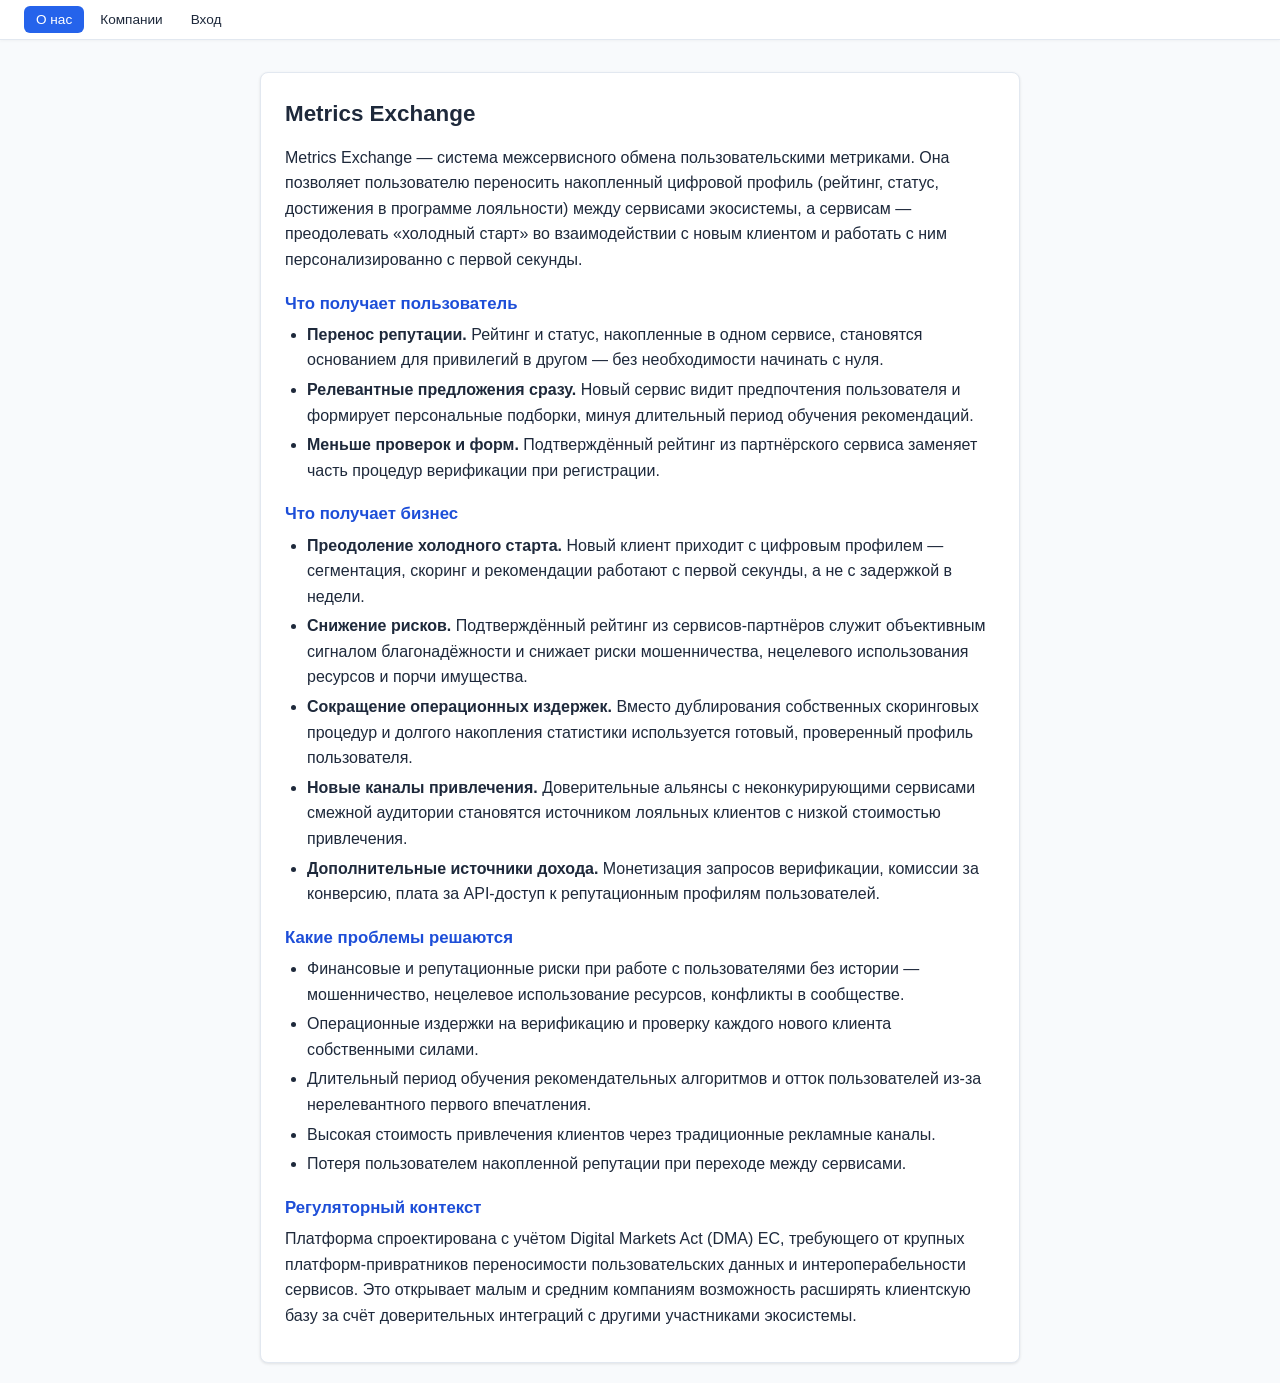
==== commit 0016b7c5: "Непрестанно растущий тех долг + фиксы" ====
--- a/frontend/index.html
+++ b/frontend/index.html
@@ -20,25 +20,32 @@
   <!-- О нас -->
   <div class="tab-panel active" id="tab-about">
     <div class="card about-page">
-      <h2>О Metrics Exchange</h2>
-      <p>Добро пожаловать в Metrics Exchange — место, где компании дружат рейтингами, как будто это коллекция марок.</p>
-      <h3>Зачем это всё?</h3>
-      <p>Чтобы пользователь мог переносить заработанную репутацию из одной компании в другую, не начиная каждый раз с нуля как новорождённый.</p>
-      <h3>Что позволяет делать</h3>
+      <h2>Metrics Exchange</h2>
+      <p>Metrics Exchange — система межсервисного обмена пользовательскими метриками. Она позволяет пользователю переносить накопленный цифровой профиль (рейтинг, статус, достижения в программе лояльности) между сервисами экосистемы, а сервисам — преодолевать «холодный старт» во взаимодействии с новым клиентом и работать с ним персонализированно с первой секунды.</p>
+      <h3>Что получает пользователь</h3>
       <ul>
-        <li>Регистрировать компании и собирать их в альянсы.</li>
-        <li>Создавать точки обмена метриками и связывать их в альянсах.</li>
-        <li>Подавать заявки на перенос профиля и выносить по ним решения.</li>
-        <li>Управлять администраторами компании.</li>
+        <li><strong>Перенос репутации.</strong> Рейтинг и статус, накопленные в одном сервисе, становятся основанием для привилегий в другом — без необходимости начинать с нуля.</li>
+        <li><strong>Релевантные предложения сразу.</strong> Новый сервис видит предпочтения пользователя и формирует персональные подборки, минуя длительный период обучения рекомендаций.</li>
+        <li><strong>Меньше проверок и форм.</strong> Подтверждённый рейтинг из партнёрского сервиса заменяет часть процедур верификации при регистрации.</li>
       </ul>
-      <h3>Сколько нам лет?</h3>
-      <p>Целых 0 лет — гордый возраст бета-версии. Когда-нибудь нам стукнет один, обещаем устроить праздник.</p>
-      <h3>Планы на будущее</h3>
+      <h3>Что получает бизнес</h3>
       <ul>
-        <li>Авторизация — чтобы перестать наконец прописывать <code>companyId = 1</code>.</li>
-        <li>Реальная многопользовательская работа.</li>
-        <li>Скромный, но уверенный захват рынка пользовательских метрик.</li>
+        <li><strong>Преодоление холодного старта.</strong> Новый клиент приходит с цифровым профилем — сегментация, скоринг и рекомендации работают с первой секунды, а не с задержкой в недели.</li>
+        <li><strong>Снижение рисков.</strong> Подтверждённый рейтинг из сервисов-партнёров служит объективным сигналом благонадёжности и снижает риски мошенничества, нецелевого использования ресурсов и порчи имущества.</li>
+        <li><strong>Сокращение операционных издержек.</strong> Вместо дублирования собственных скоринговых процедур и долгого накопления статистики используется готовый, проверенный профиль пользователя.</li>
+        <li><strong>Новые каналы привлечения.</strong> Доверительные альянсы с неконкурирующими сервисами смежной аудитории становятся источником лояльных клиентов с низкой стоимостью привлечения.</li>
+        <li><strong>Дополнительные источники дохода.</strong> Монетизация запросов верификации, комиссии за конверсию, плата за API-доступ к репутационным профилям пользователей.</li>
       </ul>
+      <h3>Какие проблемы решаются</h3>
+      <ul>
+        <li>Финансовые и репутационные риски при работе с пользователями без истории — мошенничество, нецелевое использование ресурсов, конфликты в сообществе.</li>
+        <li>Операционные издержки на верификацию и проверку каждого нового клиента собственными силами.</li>
+        <li>Длительный период обучения рекомендательных алгоритмов и отток пользователей из-за нерелевантного первого впечатления.</li>
+        <li>Высокая стоимость привлечения клиентов через традиционные рекламные каналы.</li>
+        <li>Потеря пользователем накопленной репутации при переходе между сервисами.</li>
+      </ul>
+      <h3>Регуляторный контекст</h3>
+      <p>Платформа спроектирована с учётом Digital Markets Act (DMA) ЕС, требующего от крупных платформ-привратников переносимости пользовательских данных и интероперабельности сервисов. Это открывает малым и средним компаниям возможность расширять клиентскую базу за счёт доверительных интеграций с другими участниками экосистемы.</p>
     </div>
   </div>
 
